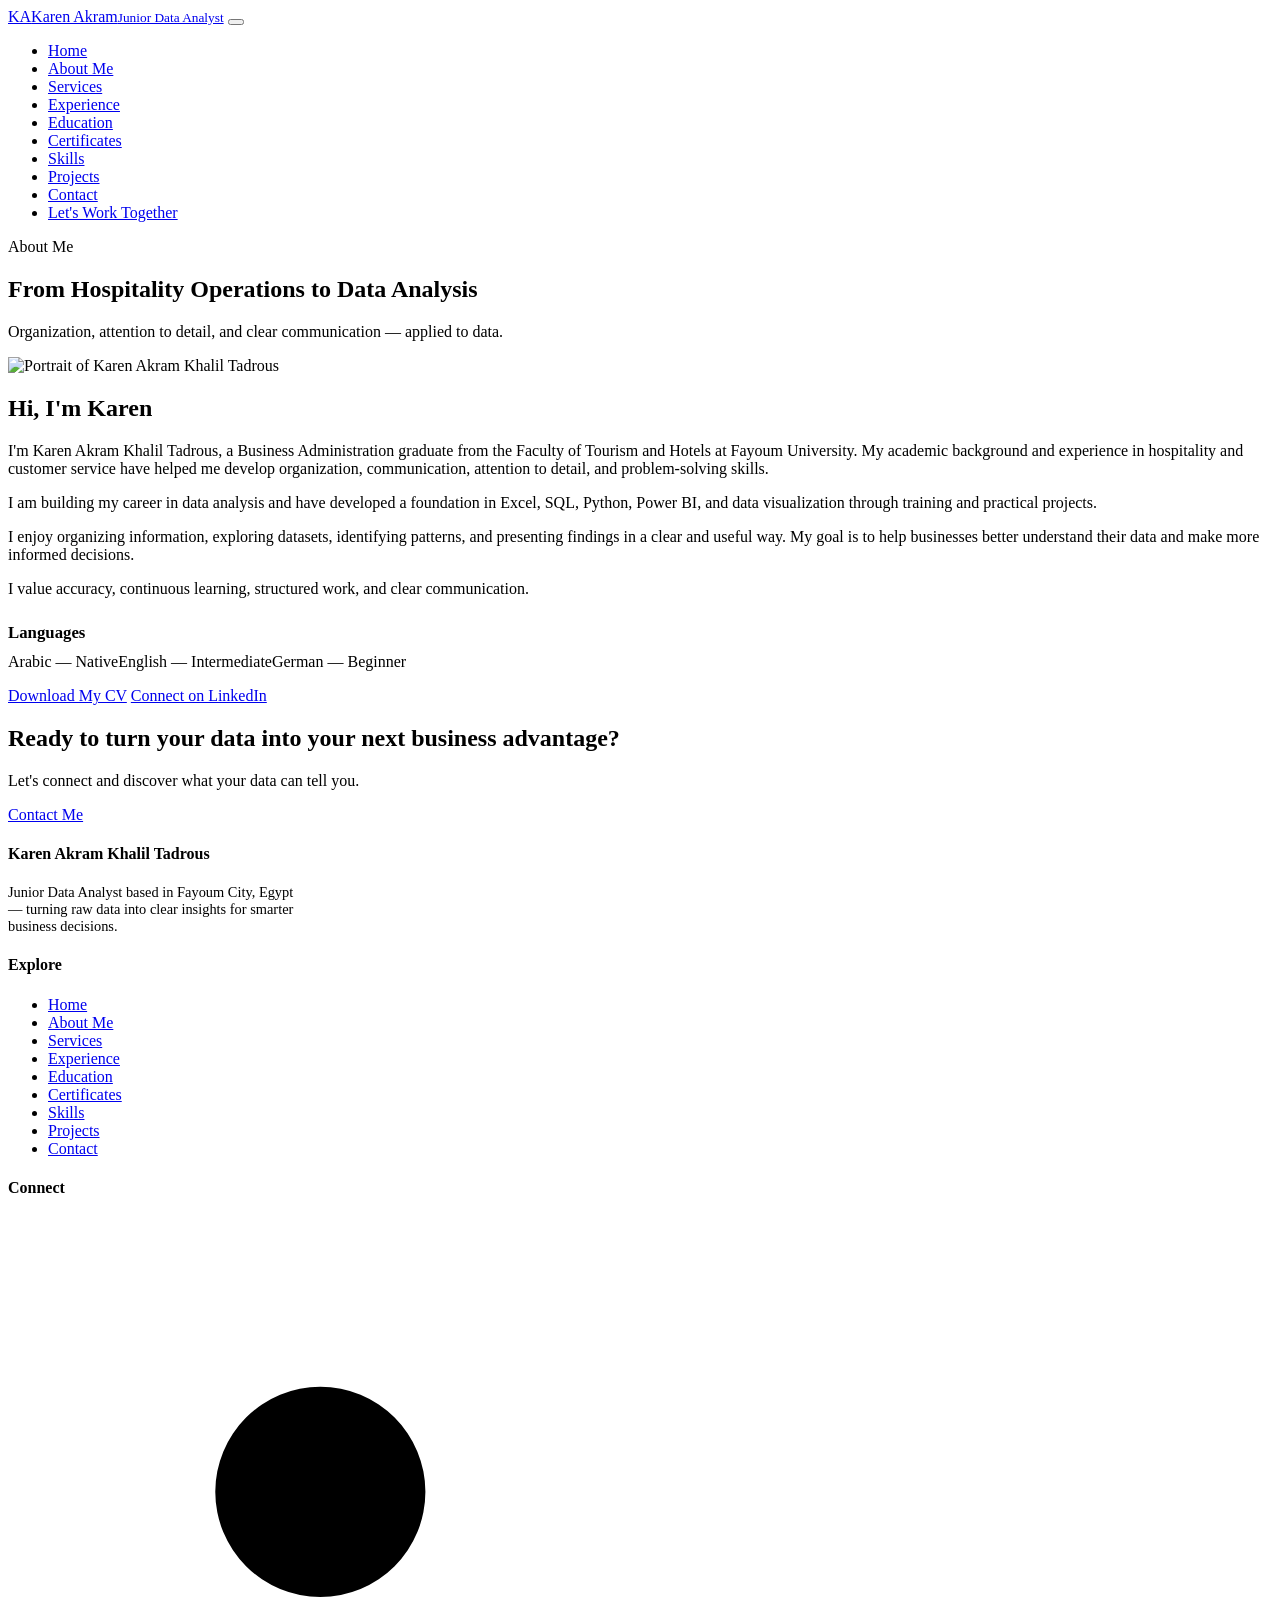
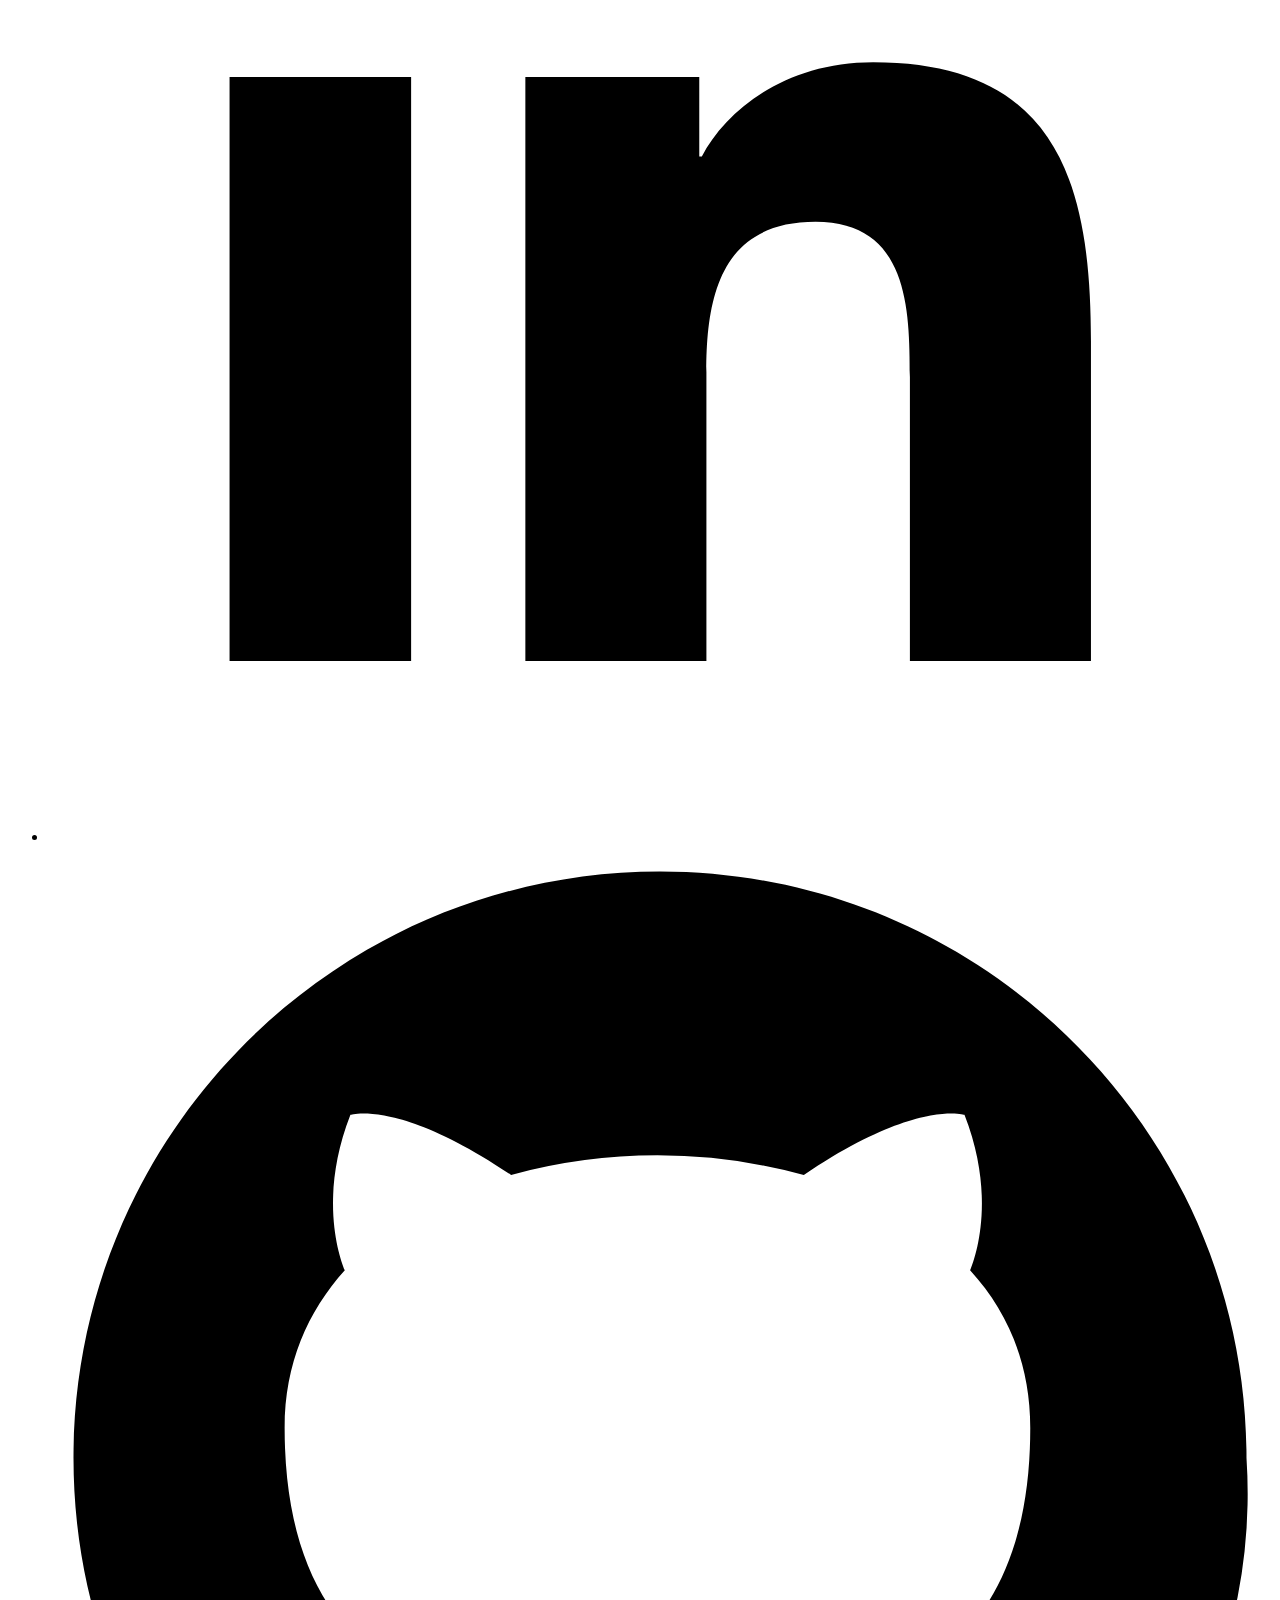
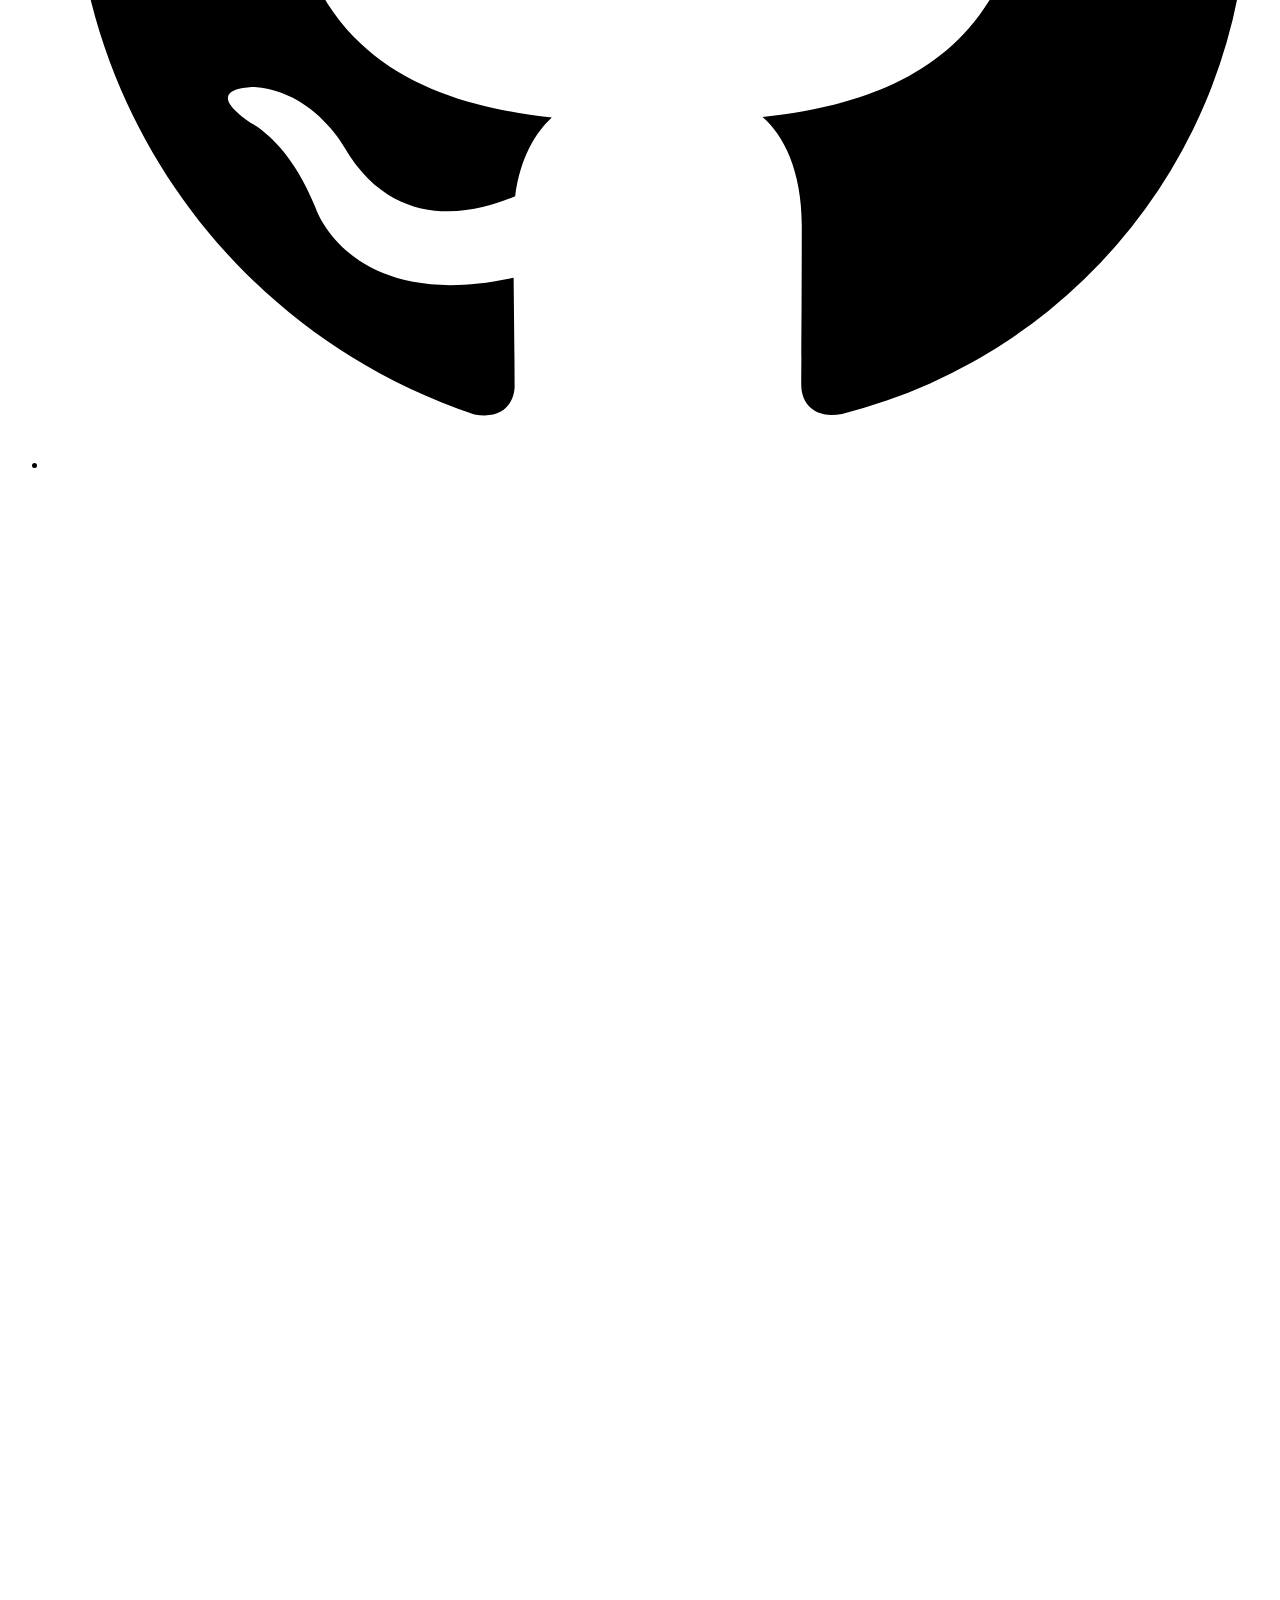
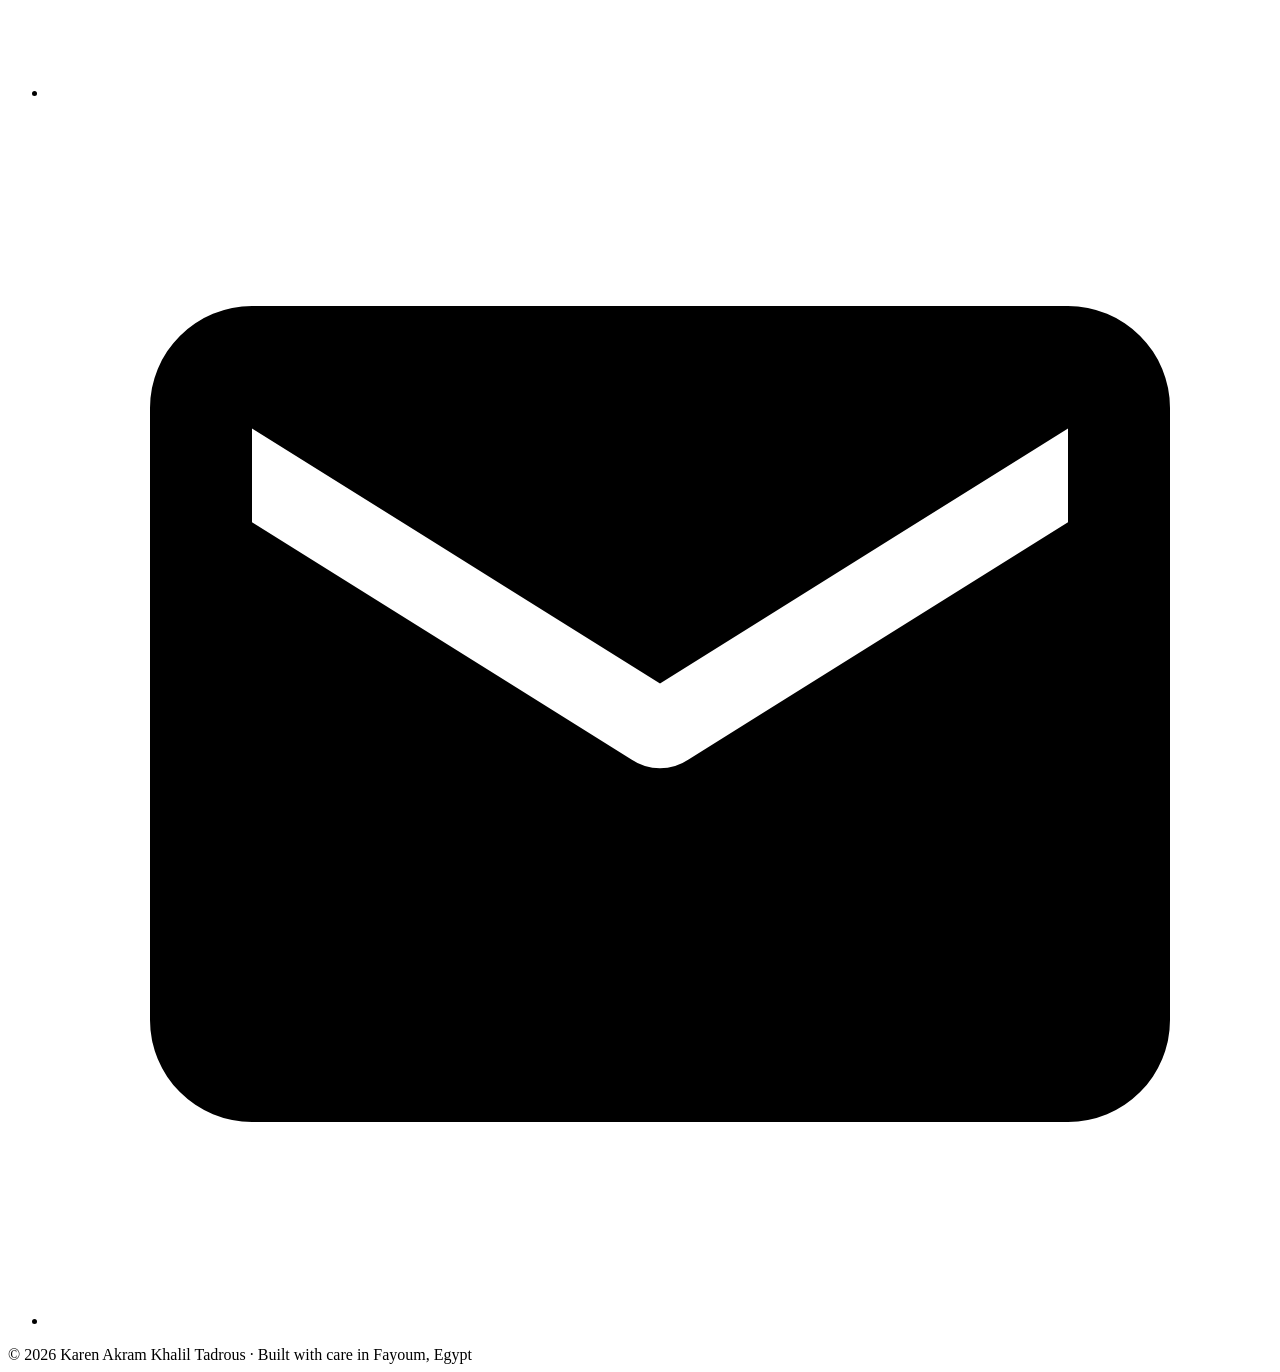
==== about.html @ b1064b01 "Add files via upload" ====
<!DOCTYPE html>
<html lang="en">
<head>
<meta charset="UTF-8">
<meta name="viewport" content="width=device-width, initial-scale=1.0">
<title>About Me | Karen Akram — Junior Data Analyst</title>
<meta name="description" content="Learn about Karen Akram Khalil Tadrous: Business Administration graduate, hospitality professional, and aspiring Junior Data Analyst based in Fayoum, Egypt.">
<link rel="icon" href="data:image/svg+xml,%3Csvg xmlns='http://www.w3.org/2000/svg' viewBox='0 0 32 32'%3E%3Crect width='32' height='32' rx='8' fill='%230b2447'/%3E%3Ctext x='16' y='22' font-family='Arial' font-size='14' font-weight='bold' fill='%2314b8a6' text-anchor='middle'%3EKA%3C/text%3E%3C/svg%3E">
<link rel="preconnect" href="https://fonts.googleapis.com">
<link rel="preconnect" href="https://fonts.gstatic.com" crossorigin>
<link href="https://fonts.googleapis.com/css2?family=Inter:wght@400;500;600;700&family=Sora:wght@500;600;700&display=swap" rel="stylesheet">
<link rel="stylesheet" href="assets/css/style.css">
</head>
<body>
<header class="site-header">
  <div class="container nav-wrap">
    <a class="brand" href="index.html"><span class="brand-mark">KA</span><span>Karen Akram<small>Junior Data Analyst</small></span></a>
    <button class="menu-toggle" aria-label="Toggle navigation" aria-expanded="false"><span></span><span></span><span></span></button>
    <ul class="main-nav"><li><a href="index.html">Home</a></li><li><a href="about.html" class="active">About Me</a></li><li><a href="services.html">Services</a></li><li><a href="experience.html">Experience</a></li><li><a href="education.html">Education</a></li><li><a href="certificates.html">Certificates</a></li><li><a href="skills.html">Skills</a></li><li><a href="projects.html">Projects</a></li><li><a href="contact.html">Contact</a></li><li class="nav-cta"><a class="btn btn-primary btn-sm" href="contact.html">Let's Work Together</a></li></ul>
  </div>
</header>
<main>

<section class="page-hero"><div class="container reveal">
  <span class="eyebrow">About Me</span>
  <h1>From Hospitality Operations to Data Analysis</h1>
  <p>Organization, attention to detail, and clear communication — applied to data.</p>
</div></section>
<section><div class="container grid-2" style="align-items:center">
  <div class="photo-frame reveal" style="background:var(--bg-alt);border-color:var(--line)">
    <img src="assets/img/profile.jpg" alt="Portrait of Karen Akram Khalil Tadrous">
  </div>
  <div class="reveal">
    <h2 class="section-title">Hi, I'm Karen</h2>
    <p style="margin-bottom:1rem">I'm Karen Akram Khalil Tadrous, a Business Administration graduate from the Faculty of Tourism and Hotels at Fayoum University. My academic background and experience in hospitality and customer service have helped me develop organization, communication, attention to detail, and problem-solving skills.</p>
    <p style="margin-bottom:1rem">I am building my career in data analysis and have developed a foundation in Excel, SQL, Python, Power BI, and data visualization through training and practical projects.</p>
    <p style="margin-bottom:1rem">I enjoy organizing information, exploring datasets, identifying patterns, and presenting findings in a clear and useful way. My goal is to help businesses better understand their data and make more informed decisions.</p>
    <p style="margin-bottom:1.6rem">I value accuracy, continuous learning, structured work, and clear communication.</p>
    <h3 style="font-size:1.05rem;margin-bottom:.6rem">Languages</h3>
    <div class="tag-row"><span class="tag">Arabic — Native</span><span class="tag">English — Intermediate</span><span class="tag">German — Beginner</span></div>
    <div class="hero-actions" style="margin-top:1rem">
      <a class="btn btn-primary" href="assets/cv/Karen_Akram_CV.pdf" target="_blank" rel="noopener">Download My CV</a>
      <a class="btn btn-outline" href="https://www.linkedin.com/in/karen-akram-ab1897384" target="_blank" rel="noopener">Connect on LinkedIn</a>
    </div>
  </div>
</div></section>

<section class="cta-band">
  <div class="container reveal">
    <h2>Ready to turn your data into your next business advantage?</h2>
    <p>Let's connect and discover what your data can tell you.</p>
    <a class="btn btn-light" href="contact.html">Contact Me</a>
  </div>
</section>
</main>
<footer class="site-footer">
  <div class="container">
    <div class="footer-grid">
      <div>
        <h4>Karen Akram Khalil Tadrous</h4>
        <p style="font-size:.9rem;max-width:300px">Junior Data Analyst based in Fayoum City, Egypt — turning raw data into clear insights for smarter business decisions.</p>
      </div>
      <div><h4>Explore</h4><ul class="footer-nav"><li><a href="index.html">Home</a></li><li><a href="about.html">About Me</a></li><li><a href="services.html">Services</a></li><li><a href="experience.html">Experience</a></li><li><a href="education.html">Education</a></li><li><a href="certificates.html">Certificates</a></li><li><a href="skills.html">Skills</a></li><li><a href="projects.html">Projects</a></li><li><a href="contact.html">Contact</a></li></ul></div>
      <div>
        <h4>Connect</h4>
        <ul class="footer-social">
          <li><a href="https://www.linkedin.com/in/karen-akram-ab1897384" target="_blank" rel="noopener" aria-label="LinkedIn"><svg viewBox="0 0 24 24" aria-hidden="true"><path d="M20.45 20.45h-3.55v-5.57c0-1.33-.03-3.04-1.85-3.04-1.85 0-2.14 1.45-2.14 2.94v5.67H9.36V9h3.41v1.56h.05c.47-.9 1.63-1.85 3.36-1.85 3.6 0 4.27 2.37 4.27 5.46v6.28zM5.34 7.43a2.06 2.06 0 1 1 0-4.12 2.06 2.06 0 0 1 0 4.12zM7.12 20.45H3.56V9h3.56v11.45z"/></svg></a></li>
          <li><a href="https://github.com/karenakram" target="_blank" rel="noopener" aria-label="GitHub"><svg viewBox="0 0 24 24" aria-hidden="true"><path d="M12 .5C5.65.5.5 5.65.5 12c0 5.08 3.29 9.39 7.86 10.91.58.11.79-.25.79-.56 0-.27-.01-1.17-.02-2.12-3.2.7-3.88-1.36-3.88-1.36-.52-1.33-1.28-1.68-1.28-1.68-1.04-.71.08-.7.08-.7 1.15.08 1.76 1.18 1.76 1.18 1.03 1.76 2.69 1.25 3.35.96.1-.75.4-1.25.72-1.54-2.55-.29-5.24-1.28-5.24-5.68 0-1.26.45-2.28 1.18-3.09-.12-.29-.51-1.46.11-3.05 0 0 .96-.31 3.15 1.18a10.9 10.9 0 0 1 5.74 0c2.19-1.49 3.15-1.18 3.15-1.18.62 1.59.23 2.76.11 3.05.74.81 1.18 1.83 1.18 3.09 0 4.41-2.69 5.38-5.25 5.67.41.35.77 1.05.77 2.12 0 1.53-.01 2.76-.01 3.14 0 .31.21.67.8.56A10.52 10.52 0 0 0 23.5 12C23.5 5.65 18.35.5 12 .5z"/></svg></a></li>
          <li><a href="https://www.kaggle.com/karenakramkhalil" target="_blank" rel="noopener" aria-label="Kaggle"><svg viewBox="0 0 24 24" aria-hidden="true"><circle cx="12" cy="12" r="10.5" fill="none" stroke="#fff" stroke-width="1.5"/><path d="M7.5 6.5v11M7.5 12.5l5.8-6M8.8 14l5.7 5.8" fill="none" stroke="#fff" stroke-width="1.7" stroke-linecap="round"/></svg></a></li>
          <li><a href="mailto:karenakram92@gmail.com" aria-label="Email"><svg viewBox="0 0 24 24" aria-hidden="true"><path d="M20 4H4a2 2 0 0 0-2 2v12a2 2 0 0 0 2 2h16a2 2 0 0 0 2-2V6a2 2 0 0 0-2-2zm0 4.24-7.44 4.65a1 1 0 0 1-1.12 0L4 8.24V6.4l8 5 8-5v1.84z"/></svg></a></li>
        </ul>
      </div>
    </div>
    <div class="footer-bottom">&copy; <span data-year>2026</span> Karen Akram Khalil Tadrous &middot; Built with care in Fayoum, Egypt</div>
  </div>
</footer>
<script src="assets/js/main.js"></script>
</body>
</html>
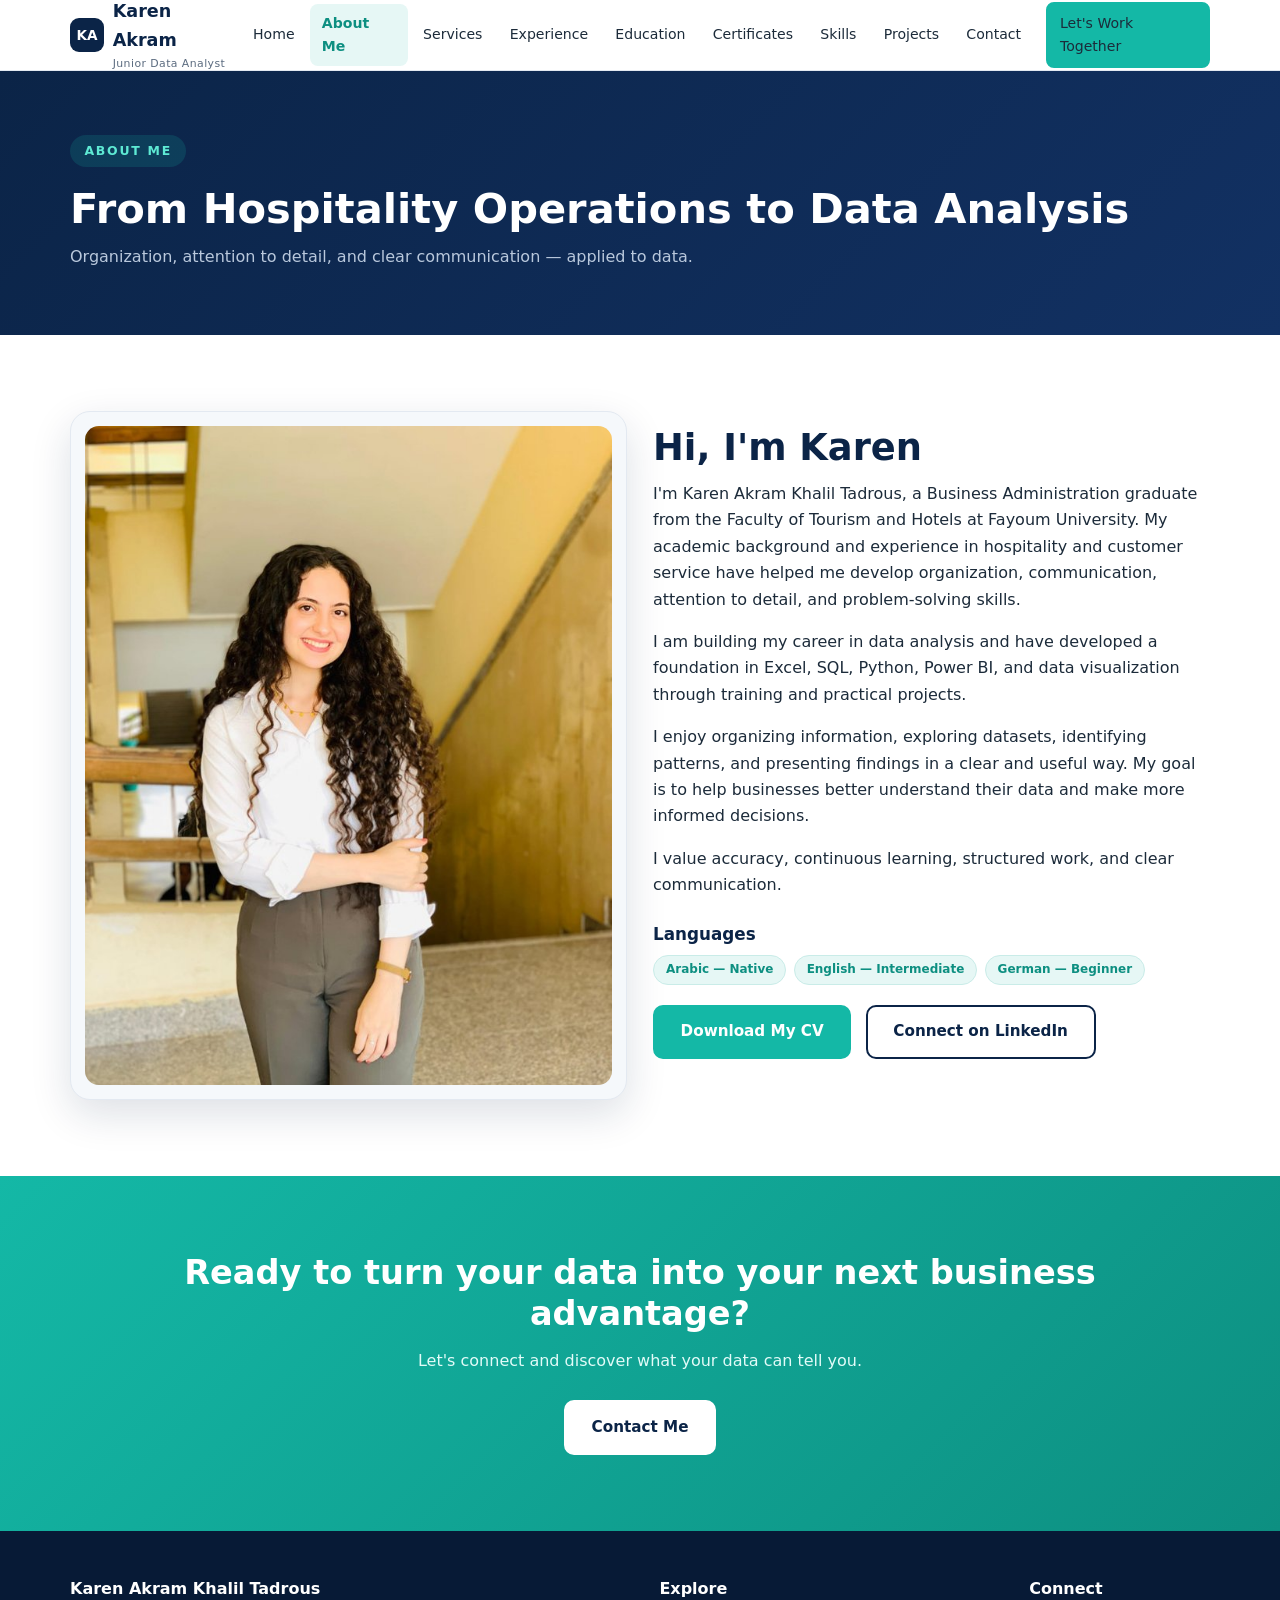
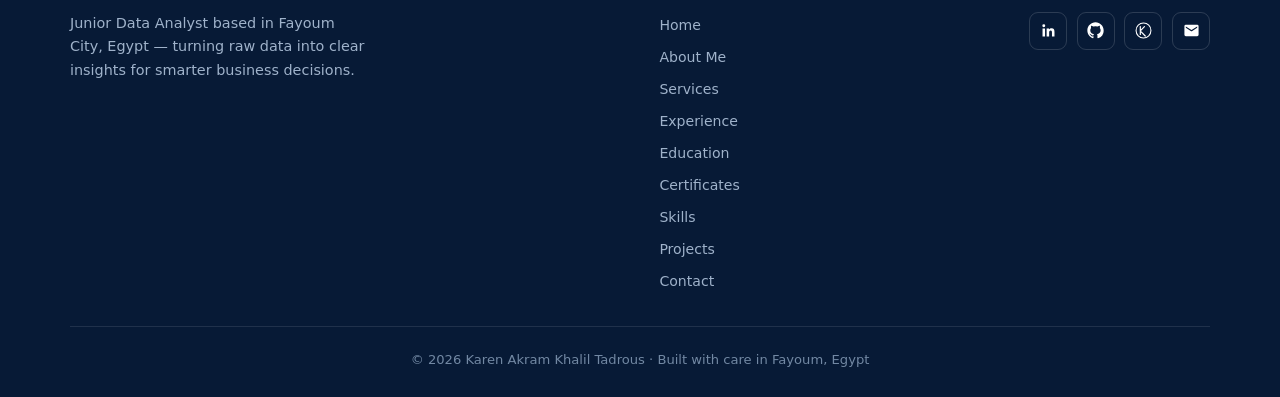
==== commit f72b5016: "Repair portfolio page asset references" ====
--- a/about.html
+++ b/about.html
@@ -28,7 +28,7 @@
 </div></section>
 <section><div class="container grid-2" style="align-items:center">
   <div class="photo-frame reveal" style="background:var(--bg-alt);border-color:var(--line)">
-    <img src="assets/img/profile.jpg" alt="Portrait of Karen Akram Khalil Tadrous">
+    <img src="profile.jpg" alt="Portrait of Karen Akram Khalil Tadrous">
   </div>
   <div class="reveal">
     <h2 class="section-title">Hi, I'm Karen</h2>
@@ -39,7 +39,7 @@
     <h3 style="font-size:1.05rem;margin-bottom:.6rem">Languages</h3>
     <div class="tag-row"><span class="tag">Arabic — Native</span><span class="tag">English — Intermediate</span><span class="tag">German — Beginner</span></div>
     <div class="hero-actions" style="margin-top:1rem">
-      <a class="btn btn-primary" href="assets/cv/Karen_Akram_CV.pdf" target="_blank" rel="noopener">Download My CV</a>
+      <a class="btn btn-primary" href="Karen_Akram_CV.pdf" target="_blank" rel="noopener">Download My CV</a>
       <a class="btn btn-outline" href="https://www.linkedin.com/in/karen-akram-ab1897384" target="_blank" rel="noopener">Connect on LinkedIn</a>
     </div>
   </div>
--- a/assets/css/style.css
+++ b/assets/css/style.css
@@ -0,0 +1,227 @@
+
+/* ============================================================
+   Karen Akram — Junior Data Analyst Portfolio
+   Palette: Navy #0b2447 | Teal #14b8a6 | White | Gray #5b6b7f
+   ============================================================ */
+:root{
+  --navy:#0b2447; --navy-dark:#071a36; --navy-soft:#123163;
+  --teal:#14b8a6; --teal-dark:#0d8f81; --teal-soft:#e6f7f5;
+  --ink:#1c2b3a; --gray:#5b6b7f; --line:#e3e9f1; --bg:#ffffff; --bg-alt:#f5f8fb;
+  --radius:14px; --shadow:0 6px 24px rgba(11,36,71,.08);
+  --shadow-lg:0 14px 40px rgba(11,36,71,.14);
+  --font-head:'Sora',system-ui,sans-serif; --font-body:'Inter',system-ui,sans-serif;
+}
+*{margin:0;padding:0;box-sizing:border-box}
+html{scroll-behavior:smooth}
+body{font-family:var(--font-body);color:var(--ink);background:var(--bg);line-height:1.65;-webkit-font-smoothing:antialiased}
+img{max-width:100%;display:block}
+a{color:var(--teal-dark)}
+h1,h2,h3,h4{font-family:var(--font-head);color:var(--navy);line-height:1.25}
+.container{width:min(1140px,92%);margin:0 auto}
+section{padding:76px 0}
+.section-alt{background:var(--bg-alt)}
+.eyebrow{display:inline-block;font-size:.78rem;font-weight:700;letter-spacing:.14em;text-transform:uppercase;color:var(--teal-dark);background:var(--teal-soft);padding:.35rem .9rem;border-radius:999px;margin-bottom:1rem}
+.section-title{font-size:clamp(1.6rem,3.2vw,2.3rem);margin-bottom:.6rem}
+.section-lead{color:var(--gray);max-width:680px;margin-bottom:2.2rem}
+.center{text-align:center}.center .section-lead{margin-left:auto;margin-right:auto}
+
+/* ---------- Buttons ---------- */
+.btn{display:inline-flex;align-items:center;gap:.5rem;font-weight:600;font-size:.95rem;padding:.8rem 1.6rem;border-radius:10px;border:2px solid transparent;cursor:pointer;text-decoration:none;transition:.25s;font-family:var(--font-body)}
+.btn-primary{background:var(--teal);color:#fff;border-color:var(--teal)}
+.btn-primary:hover{background:var(--teal-dark);border-color:var(--teal-dark);transform:translateY(-2px);box-shadow:0 8px 20px rgba(20,184,166,.35)}
+.btn-outline{background:transparent;color:var(--navy);border-color:var(--navy)}
+.btn-outline:hover{background:var(--navy);color:#fff;transform:translateY(-2px)}
+.btn-light{background:#fff;color:var(--navy);border-color:#fff}
+.btn-light:hover{background:var(--teal-soft);border-color:var(--teal-soft);transform:translateY(-2px)}
+.btn-sm{padding:.55rem 1.1rem;font-size:.85rem}
+
+/* ---------- Header / Nav ---------- */
+.site-header{position:sticky;top:0;z-index:100;background:rgba(255,255,255,.92);backdrop-filter:blur(10px);border-bottom:1px solid var(--line)}
+.nav-wrap{display:flex;align-items:center;justify-content:space-between;height:70px}
+.brand{font-family:var(--font-head);font-weight:700;font-size:1.1rem;color:var(--navy);text-decoration:none;display:flex;align-items:center;gap:.55rem}
+.brand-mark{width:34px;height:34px;border-radius:9px;background:var(--navy);color:#fff;display:grid;place-items:center;font-size:.85rem;font-weight:700}
+.brand small{display:block;font-size:.68rem;color:var(--gray);font-weight:500;letter-spacing:.04em}
+.main-nav{display:flex;align-items:center;gap:.2rem;list-style:none}
+.main-nav a{display:block;padding:.5rem .75rem;font-size:.88rem;font-weight:500;color:var(--ink);text-decoration:none;border-radius:8px;transition:.2s}
+.main-nav a:hover{color:var(--teal-dark);background:var(--teal-soft)}
+.main-nav a.active{color:var(--teal-dark);background:var(--teal-soft);font-weight:600}
+.nav-cta{margin-left:.6rem}
+.menu-toggle{display:none;background:none;border:none;cursor:pointer;padding:.5rem}
+.menu-toggle span{display:block;width:24px;height:2px;background:var(--navy);margin:5px 0;transition:.3s;border-radius:2px}
+
+/* ---------- Hero ---------- */
+.hero{background:linear-gradient(135deg,var(--navy) 0%,var(--navy-soft) 60%,#16508f 130%);color:#fff;padding:96px 0 90px;position:relative;overflow:hidden}
+.hero::after{content:"";position:absolute;inset:0;background:radial-gradient(700px 400px at 85% 20%,rgba(20,184,166,.22),transparent 65%);pointer-events:none}
+.hero-grid{display:grid;grid-template-columns:1.25fr .85fr;gap:56px;align-items:center;position:relative;z-index:1}
+.hero .eyebrow{background:rgba(20,184,166,.16);color:#5eead4}
+.hero h1{color:#fff;font-size:clamp(2rem,4.4vw,3.1rem);margin:.4rem 0 .2rem}
+.hero .role{color:#5eead4;font-family:var(--font-head);font-weight:600;font-size:1.15rem;letter-spacing:.02em;margin-bottom:1.1rem}
+.hero .headline{font-size:clamp(1.05rem,1.8vw,1.3rem);font-weight:500;color:#dbe7f5;margin-bottom:1rem;max-width:560px}
+.hero p.intro{color:#b9c8dc;max-width:560px;margin-bottom:1.8rem}
+.hero-actions{display:flex;gap:.9rem;flex-wrap:wrap;margin-bottom:1.6rem}
+.hero-social{display:flex;gap:.7rem;list-style:none}
+.hero-social a{width:42px;height:42px;border-radius:10px;border:1px solid rgba(255,255,255,.22);display:grid;place-items:center;transition:.25s}
+.hero-social a:hover{background:var(--teal);border-color:var(--teal);transform:translateY(-3px)}
+.hero-social svg{width:19px;height:19px;fill:#fff}
+.photo-frame{background:rgba(255,255,255,.08);border:1px solid rgba(255,255,255,.18);border-radius:20px;padding:14px;box-shadow:var(--shadow-lg)}
+.photo-frame img{border-radius:14px;width:100%;aspect-ratio:4/5;object-fit:cover;object-position:top}
+.photo-caption{text-align:center;color:#9fb2ca;font-size:.8rem;padding-top:.7rem}
+
+/* ---------- Cards & grids ---------- */
+.grid-2{display:grid;grid-template-columns:repeat(2,1fr);gap:26px}
+.grid-3{display:grid;grid-template-columns:repeat(3,1fr);gap:26px}
+.grid-4{display:grid;grid-template-columns:repeat(4,1fr);gap:22px}
+.card{background:#fff;border:1px solid var(--line);border-radius:var(--radius);padding:1.8rem;box-shadow:var(--shadow);transition:.3s;position:relative}
+.card:hover{transform:translateY(-6px);box-shadow:var(--shadow-lg)}
+.icon-badge{width:52px;height:52px;border-radius:12px;background:var(--navy);display:grid;place-items:center;margin-bottom:1.1rem}
+.icon-badge svg{width:25px;height:25px;fill:#5eead4}
+.card h3{font-size:1.12rem;margin-bottom:.5rem}
+.card p{color:var(--gray);font-size:.93rem}
+
+/* ---------- Services ---------- */
+.service-card{display:flex;flex-direction:column}
+.service-card ul{list-style:none;margin:.9rem 0 1.2rem;display:grid;gap:.45rem}
+.service-card li{font-size:.9rem;color:var(--gray);padding-left:1.4rem;position:relative}
+.service-card li::before{content:"";position:absolute;left:0;top:.5em;width:8px;height:8px;border-radius:50%;background:var(--teal)}
+.service-card li strong{color:var(--ink)}
+.tag-row{display:flex;flex-wrap:wrap;gap:.45rem;margin:.4rem 0 1.2rem}
+.tag{font-size:.75rem;font-weight:600;background:var(--teal-soft);color:var(--teal-dark);padding:.28rem .75rem;border-radius:999px;border:1px solid #c9ece8}
+.card .btn{margin-top:auto;align-self:flex-start}
+
+/* ---------- USP band ---------- */
+.usp{background:var(--navy);color:#fff;border-radius:22px;padding:clamp(2.2rem,5vw,4rem);position:relative;overflow:hidden}
+.usp::before{content:"";position:absolute;inset:0;background:radial-gradient(600px 300px at 90% 100%,rgba(20,184,166,.28),transparent 60%)}
+.usp h2{color:#fff;font-size:clamp(1.5rem,3vw,2.2rem);margin-bottom:1.2rem;position:relative}
+.usp h2 em{color:#5eead4;font-style:normal}
+.usp p{color:#c3d2e6;max-width:720px;margin-bottom:1rem;position:relative}
+.usp .btn{margin-top:1rem;position:relative}
+
+/* ---------- Timeline ---------- */
+.timeline{position:relative;margin:2rem 0 0;padding-left:2.2rem}
+.timeline::before{content:"";position:absolute;left:9px;top:6px;bottom:6px;width:2px;background:linear-gradient(var(--teal),var(--navy))}
+.t-item{position:relative;padding-bottom:2.4rem}
+.t-item:last-child{padding-bottom:0}
+.t-dot{position:absolute;left:-2.2rem;top:4px;width:20px;height:20px;border-radius:50%;background:#fff;border:4px solid var(--teal)}
+.t-date{display:inline-block;font-size:.76rem;font-weight:700;letter-spacing:.08em;text-transform:uppercase;color:var(--teal-dark);background:var(--teal-soft);padding:.25rem .8rem;border-radius:999px;margin-bottom:.5rem}
+.t-item h3{font-size:1.15rem}
+.t-item .t-org{color:var(--gray);font-size:.92rem;margin-bottom:.7rem}
+.t-item ul{list-style:none;display:grid;gap:.4rem}
+.t-item ul li{font-size:.92rem;color:var(--ink);padding-left:1.3rem;position:relative}
+.t-item ul li::before{content:"—";position:absolute;left:0;color:var(--teal)}
+
+/* ---------- Skills ---------- */
+.skill-group h3{display:flex;align-items:center;gap:.6rem;font-size:1.05rem;margin-bottom:1rem}
+.skill-group h3::before{content:"";width:10px;height:10px;border-radius:3px;background:var(--teal)}
+.note-box{background:var(--teal-soft);border:1px solid #c9ece8;border-radius:12px;padding:1rem 1.3rem;font-size:.88rem;color:#0b5a52;margin-bottom:2rem}
+
+/* ---------- Certificates ---------- */
+.cert-card img,.cert-thumb{width:100%;aspect-ratio:16/9;object-fit:cover;border-radius:10px;border:1px solid var(--line)}
+.cert-empty{aspect-ratio:16/9;border:2px dashed var(--line);border-radius:10px;display:flex;flex-direction:column;align-items:center;justify-content:center;gap:.5rem;color:var(--gray);font-size:.85rem;text-align:center;padding:1rem;background:var(--bg-alt)}
+.cert-empty svg{width:34px;height:34px;stroke:var(--teal)}
+.cert-meta{font-size:.85rem;color:var(--gray);margin:.8rem 0 .4rem;display:grid;gap:.2rem}
+.cert-meta strong{color:var(--ink)}
+
+/* ---------- Projects ---------- */
+.project-card{overflow:hidden;display:flex;flex-direction:column;padding:0}
+.project-card .thumb{aspect-ratio:16/9;overflow:hidden;background:var(--navy)}
+.project-card .thumb img{width:100%;height:100%;object-fit:cover;object-position:top;transition:.4s}
+.project-card:hover .thumb img{transform:scale(1.04)}
+.project-body{padding:1.5rem;display:flex;flex-direction:column;flex:1}
+.project-body h3{font-size:1.08rem;margin:.3rem 0 .5rem}
+.project-body p{font-size:.9rem;color:var(--gray);margin-bottom:.9rem}
+.project-body .btn{margin-top:auto;align-self:flex-start}
+.breadcrumb{font-size:.85rem;color:var(--gray);margin-bottom:1.6rem}
+.breadcrumb a{text-decoration:none;color:var(--teal-dark);font-weight:600}
+.gallery{display:grid;grid-template-columns:repeat(2,1fr);gap:22px;margin:1.6rem 0}
+.gallery figure{margin:0}
+.gallery img{border-radius:12px;border:1px solid var(--line);box-shadow:var(--shadow);width:100%}
+.gallery figcaption{font-size:.82rem;color:var(--gray);margin-top:.5rem;text-align:center}
+.kpi-grid{display:grid;grid-template-columns:repeat(4,1fr);gap:16px;margin:1.6rem 0}
+.kpi{background:#fff;border:1px solid var(--line);border-radius:12px;padding:1.1rem;text-align:center;box-shadow:var(--shadow)}
+.kpi .k-val{font-family:var(--font-head);font-weight:700;font-size:1.35rem;color:var(--navy)}
+.kpi .k-lab{font-size:.76rem;color:var(--gray);text-transform:uppercase;letter-spacing:.06em;margin-top:.2rem}
+.placeholder-block{border:2px dashed #b8c4d4;background:var(--bg-alt);border-radius:12px;padding:1.3rem 1.5rem;color:var(--gray);font-size:.9rem;margin:.9rem 0}
+.placeholder-block strong{color:var(--navy)}
+.proj-section h2{font-size:1.3rem;margin:2.2rem 0 .8rem;padding-top:.4rem}
+.proj-section h2:first-of-type{margin-top:0}
+.proj-section p,.proj-section li{color:#33465c;font-size:.95rem}
+.proj-section ul{padding-left:1.3rem;display:grid;gap:.35rem;margin:.6rem 0}
+.callout{border-left:4px solid var(--teal);background:var(--teal-soft);border-radius:0 12px 12px 0;padding:1.1rem 1.4rem;font-size:.92rem;color:#0b5a52;margin:1.4rem 0}
+
+/* ---------- Contact ---------- */
+.contact-grid{display:grid;grid-template-columns:.9fr 1.1fr;gap:36px;align-items:start}
+.contact-list{list-style:none;display:grid;gap:.9rem;margin-top:1.4rem}
+.contact-list a{display:flex;align-items:center;gap:.9rem;text-decoration:none;color:var(--ink);background:#fff;border:1px solid var(--line);border-radius:12px;padding:.85rem 1.1rem;transition:.25s;box-shadow:var(--shadow)}
+.contact-list a:hover{border-color:var(--teal);transform:translateX(4px)}
+.contact-list svg{width:20px;height:20px;fill:var(--teal-dark);flex-shrink:0}
+.contact-list span small{display:block;color:var(--gray);font-size:.78rem}
+.form-card{background:#fff;border:1px solid var(--line);border-radius:var(--radius);padding:2rem;box-shadow:var(--shadow)}
+.field{margin-bottom:1.1rem}
+.field label{display:block;font-size:.85rem;font-weight:600;color:var(--navy);margin-bottom:.35rem}
+.field label .opt{color:var(--gray);font-weight:400}
+.field input,.field select,.field textarea{width:100%;padding:.75rem .9rem;border:1.5px solid var(--line);border-radius:9px;font-family:var(--font-body);font-size:.92rem;color:var(--ink);transition:.2s;background:#fbfcfe}
+.field input:focus,.field select:focus,.field textarea:focus{outline:none;border-color:var(--teal);box-shadow:0 0 0 3px rgba(20,184,166,.15)}
+.field textarea{min-height:130px;resize:vertical}
+.field .error{display:none;color:#c0392b;font-size:.78rem;margin-top:.3rem}
+.field.invalid input,.field.invalid select,.field.invalid textarea{border-color:#c0392b}
+.field.invalid .error{display:block}
+.form-status{display:none;border-radius:10px;padding:.9rem 1.1rem;font-size:.9rem;margin-top:1rem}
+.form-status.ok{display:block;background:#e8f8f0;border:1px solid #9ad8b8;color:#1d6b45}
+.form-status.info{display:block;background:#fff8e6;border:1px solid #ecd9a0;color:#7a5d10}
+.form-status.err{display:block;background:#fdecea;border:1px solid #f0b9b3;color:#8f2d22}
+.form-row{display:grid;grid-template-columns:1fr 1fr;gap:1rem}
+.hidden{display:none!important}
+
+/* ---------- Footer / CTA band ---------- */
+.cta-band{background:linear-gradient(135deg,var(--teal) 0%,var(--teal-dark) 100%);color:#fff;text-align:center}
+.cta-band h2{color:#fff;font-size:clamp(1.5rem,3vw,2.1rem);margin-bottom:.8rem}
+.cta-band p{color:#e2fbf8;max-width:640px;margin:0 auto 1.6rem}
+.site-footer{background:var(--navy-dark);color:#9fb2ca;padding:3rem 0 1.6rem}
+.footer-grid{display:flex;flex-wrap:wrap;justify-content:space-between;gap:2rem;margin-bottom:2rem}
+.footer-grid h4{color:#fff;font-size:1rem;margin-bottom:.8rem}
+.footer-nav{list-style:none;display:grid;gap:.35rem}
+.footer-nav a{color:#9fb2ca;text-decoration:none;font-size:.88rem;transition:.2s}
+.footer-nav a:hover{color:#5eead4}
+.footer-social{display:flex;gap:.6rem;list-style:none}
+.footer-social a{width:38px;height:38px;border-radius:9px;border:1px solid rgba(255,255,255,.15);display:grid;place-items:center;transition:.25s}
+.footer-social a:hover{background:var(--teal);border-color:var(--teal)}
+.footer-social svg{width:17px;height:17px;fill:#fff}
+.footer-bottom{border-top:1px solid rgba(255,255,255,.1);padding-top:1.4rem;font-size:.82rem;text-align:center;color:#7288a3}
+
+/* ---------- Page hero ---------- */
+.page-hero{background:linear-gradient(135deg,var(--navy),var(--navy-soft));color:#fff;padding:64px 0}
+.page-hero h1{color:#fff;font-size:clamp(1.8rem,3.6vw,2.6rem)}
+.page-hero p{color:#b9c8dc;max-width:640px;margin-top:.6rem}
+.page-hero .eyebrow{background:rgba(20,184,166,.16);color:#5eead4}
+
+/* ---------- Reveal animation ---------- */
+.reveal{opacity:0;transform:translateY(24px);transition:opacity .7s ease,transform .7s ease}
+.reveal.visible{opacity:1;transform:none}
+@media (prefers-reduced-motion:reduce){
+  .reveal{opacity:1;transform:none;transition:none}
+  html{scroll-behavior:auto}
+}
+
+/* ---------- Responsive ---------- */
+@media (max-width:960px){
+  .hero-grid{grid-template-columns:1fr;gap:40px}
+  .photo-frame{max-width:340px;margin:0 auto}
+  .grid-4,.kpi-grid{grid-template-columns:repeat(2,1fr)}
+  .grid-3{grid-template-columns:repeat(2,1fr)}
+  .contact-grid{grid-template-columns:1fr}
+}
+@media (max-width:760px){
+  section{padding:56px 0}
+  .menu-toggle{display:block}
+  .main-nav{position:fixed;inset:70px 0 auto 0;background:#fff;flex-direction:column;align-items:stretch;padding:1rem 4%;gap:.3rem;border-bottom:1px solid var(--line);box-shadow:var(--shadow-lg);transform:translateY(-130%);transition:.35s;z-index:99}
+  .main-nav.open{transform:translateY(0)}
+  .main-nav a{padding:.8rem 1rem;font-size:1rem}
+  .nav-cta{margin:.4rem 0 0}
+  .grid-2,.grid-3{grid-template-columns:1fr}
+  .gallery{grid-template-columns:1fr}
+  .form-row{grid-template-columns:1fr}
+  .hero{padding:64px 0}
+}
+@media (max-width:480px){
+  .grid-4,.kpi-grid{grid-template-columns:repeat(2,1fr)}
+}
